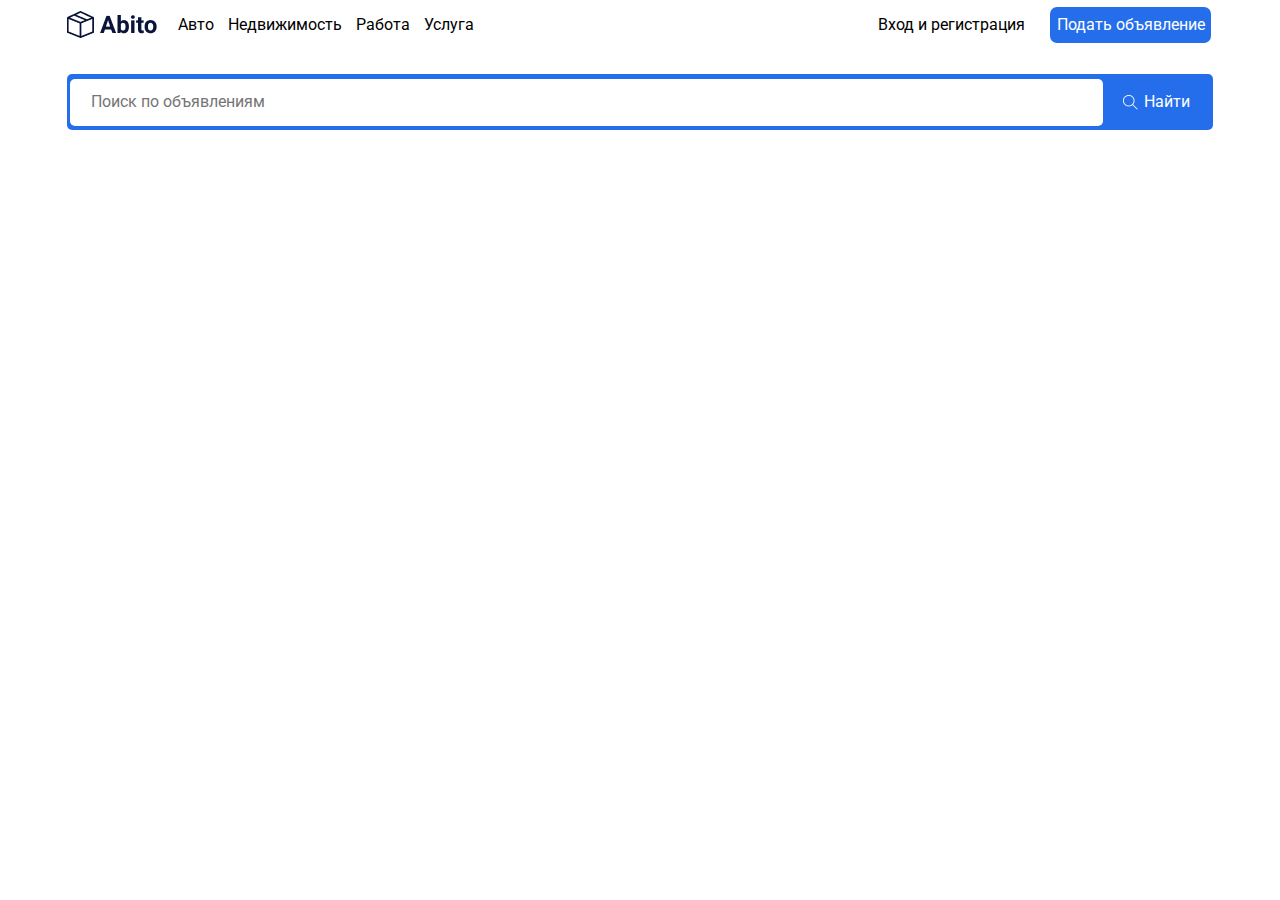
==== pages/home/index.html @ d123ad78 "add header" ====
<!DOCTYPE html>
<html lang="en">
<head>
    <link href="https://fonts.googleapis.com/css2?family=Montserrat:ital,wght@1,100&family=Roboto&display=swap" rel="stylesheet">
    <meta charset="UTF-8">
    <meta http-equiv="X-UA-Compatible" content="IE=edge">
    <meta name="viewport" content="width=device-width, initial-scale=1.0">
    <title>Document</title>
    <link rel="stylesheet" href="style.css">
    <link rel="stylesheet" href="../../assetes/css/normalize.css">
</head>
<body>
    <div class="container">
        <header class="header">
            <div class="first__header">
                <img src="../../assetes/icons/logo (1).png" alt="logo">
                <ol class="menu__header">
                    <li class="item__header"><a href="#">Авто</a></li>
                    <li class="item__header"><a href="#">Недвижимость</a></li>
                    <li class="item__header"><a href="#">Работа</a></li>
                    <li class="item__header"><a href="#">Услуга</a></li>
                </ol>
                <a href="#" class="registration__header">Вход и регистрация</a>
                <button class="button__header">Подать объявление</button>
            </div>
            <div class="search">
                <div class="search__main">
                    <input type="text" placeholder="Поиск по объявлениям">
                    <img src="../../assetes/icons/search 3.png" alt="bot" class="search__right">
                    <p class="search__text">Найти</p>
                </div>
          </div>
        </header>
        <main class="main">

        </main>
        <footer class="footer">

        </footer>
    </div>
</body>
</html>
---- pages/home/style.css ----
*{
    font-family: Roboto;
}
.container{
    max-width: 1146px;
    margin: 0 auto;
}
ol{
    list-style-type: none;
}
a{
    text-decoration: none;
    color: black
}
.first__header{
    display: flex;
    align-items: center;
}
.menu__header{
    display: flex;
    padding-left: 20px;
}
.item__header{
    margin-right: 14px;
}
.item__header:hover{
    text-decoration: solid;
}
.button__header{
    width: 161px;
    height: 36px;
    margin-left: 25px;
    background-color: rgba(37, 110, 235, 1);
    color:white;
    border-radius: 7px;
    border: none;
}
.registration__header{
    margin-left: 390px;
}
.search{
    margin-top: 24px;
}
.search__main{
    border-radius: 5px;
    max-height: 50px;
    background-color: rgba(37, 110, 235, 1);
    padding: 3px;
    display: flex;
    justify-content: space-between;
    align-items: center;
}
.search__main input{
    border: 0;
    border-radius: 5px;
    width: 100%;
    size: 14px;
    padding: 14px 0 14px 21.45px;
}
.search__right{
    margin-left: 20px;
}
.search__text{
    margin-left: 6px;
    margin-right: 20px;
    color: white;
    font-size: 16px;
}
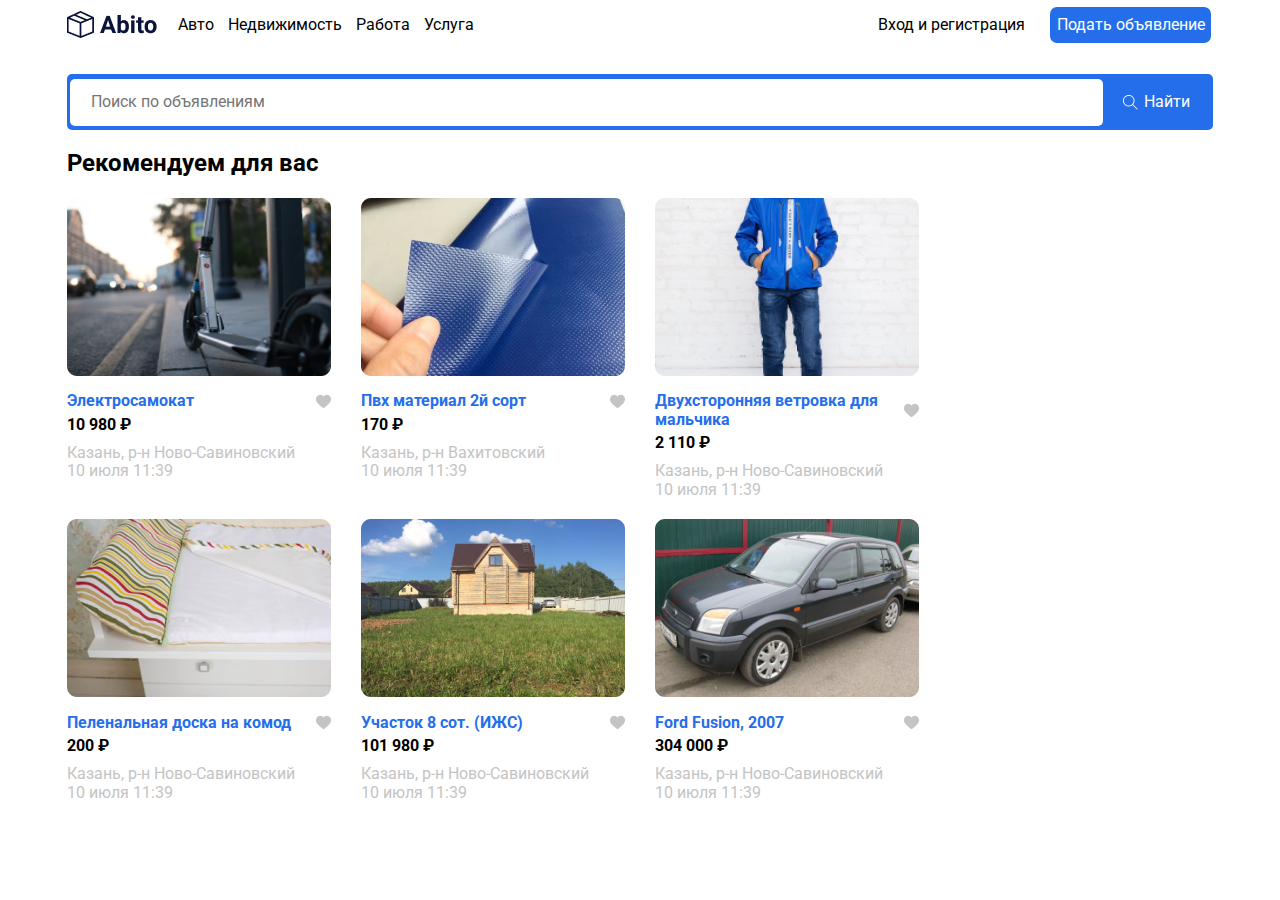
==== commit 25edadac: "add main" ====
--- a/pages/home/index.html
+++ b/pages/home/index.html
@@ -32,7 +32,69 @@
           </div>
         </header>
         <main class="main">
-
+            <h2 class="title__main">Рекомендуем для вас</h2>
+            <div class="cards__main">
+                <div class="card">
+                    <img src="../../assetes/images/Rectangle 3.png" alt="first">
+                    <div class="name">
+                        <p class="text">Электросамокат</p>
+                        <img src="../../assetes/icons/Vector.png" alt="">
+                    </div>
+                    <p class="price">10 980 ₽</p>
+                    <p class="where">Казань, р-н Ново-Савиновский</p>
+                    <p class="when">10 июля 11:39</p>
+                </div>
+                <div class="card">
+                    <img src="../../assetes/images/Rectangle 3 (1).png" alt="first">
+                    <div class="name">
+                        <p class="text">Пвх материал 2й сорт</p>
+                        <img src="../../assetes/icons/Vector.png" alt="">
+                    </div>
+                    <p class="price">170 ₽</p>
+                    <p class="where">Казань, р-н Вахитовский</p>
+                    <p class="when">10 июля 11:39</p>
+                </div>
+                <div class="card">
+                    <img src="../../assetes/images/Rectangle 3 (2).png" alt="first">
+                    <div class="name">
+                        <p class="text">Двухсторонняя ветровка для мальчика</p>
+                        <img src="../../assetes/icons/Vector.png" alt="">
+                    </div>
+                    <p class="price">2 110 ₽</p>
+                    <p class="where">Казань, р-н Ново-Савиновский</p>
+                    <p class="when">10 июля 11:39</p>
+                </div>
+                <div class="card">
+                    <img src="../../assetes/images/Rectangle 3 (3).png" alt="first">
+                    <div class="name">
+                        <p class="text">Пеленальная доска на комод</p>
+                        <img src="../../assetes/icons/Vector.png" alt="">
+                    </div>
+                    <p class="price">200 ₽</p>
+                    <p class="where">Казань, р-н Ново-Савиновский</p>
+                    <p class="when">10 июля 11:39</p>
+                </div>
+                <div class="card">
+                    <img src="../../assetes/images/Rectangle 3 (4).png" alt="first">
+                    <div class="name">
+                        <p class="text">Участок 8 сот. (ИЖС)</p>
+                        <img src="../../assetes/icons/Vector.png" alt="">
+                    </div>
+                    <p class="price">101 980 ₽</p>
+                    <p class="where">Казань, р-н Ново-Савиновский</p>
+                    <p class="when">10 июля 11:39</p>
+                </div>
+                <div class="card">
+                    <img src="../../assetes/images/Rectangle 3 (5).png" alt="first">
+                    <div class="name">
+                        <p class="text">Ford Fusion, 2007</p>
+                        <img src="../../assetes/icons/Vector.png" alt="">
+                    </div>
+                    <p class="price">304 000 ₽</p>
+                    <p class="where">Казань, р-н Ново-Савиновский</p>
+                    <p class="when">10 июля 11:39</p>
+                </div>
+            </div>
         </main>
         <footer class="footer">
 
--- a/pages/home/style.css
+++ b/pages/home/style.css
@@ -65,4 +65,40 @@
     margin-right: 20px;
     color: white;
     font-size: 16px;
+}
+.card{
+    margin-right: 30px;
+    margin-bottom: 20px;
+    max-width: 264px;
+}
+.card:hover{
+    cursor: pointer;
+}
+.text{
+    margin: 0px;
+    font-weight: bold;
+    color: rgba(37, 110, 235, 1);
+}
+.price{
+    font-weight: bold;
+    margin-top: 5px;
+    margin-bottom: 10px;
+}
+.when{
+    color: rgb(196, 196, 196);
+    margin: 0px;
+}
+.where{
+    color: rgb(196, 196, 196);
+    margin: 0px;
+}
+.name{
+    margin-top: 12px;
+    display: flex;
+    align-items: center;
+    justify-content: space-between;
+}
+.cards__main{
+    display: flex;
+    flex-wrap: wrap;
 }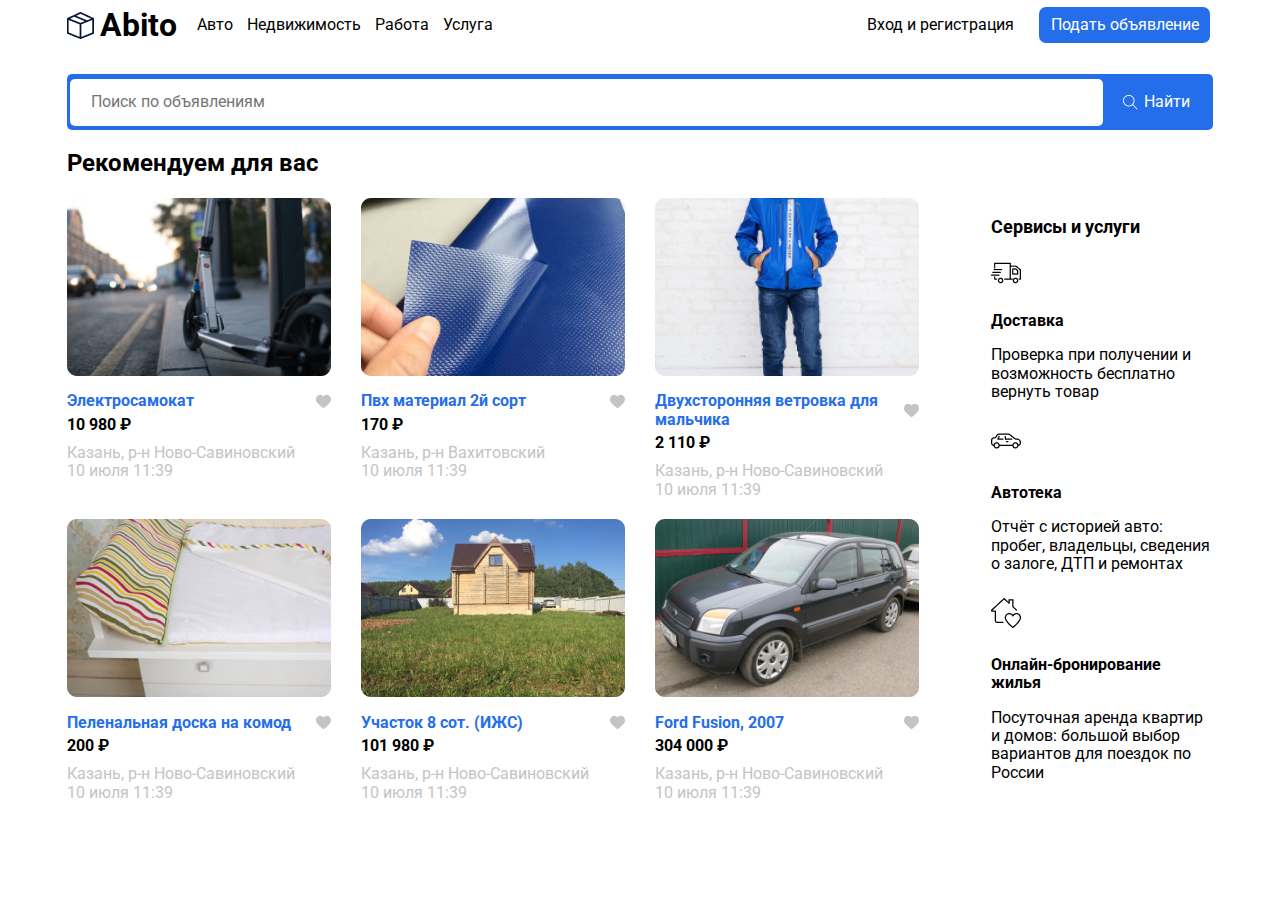
==== commit 76b6caca: "add sidebar" ====
--- a/pages/home/index.html
+++ b/pages/home/index.html
@@ -13,7 +13,8 @@
     <div class="container">
         <header class="header">
             <div class="first__header">
-                <img src="../../assetes/icons/logo (1).png" alt="logo">
+                <img src="../../assetes/icons/box 1.png" alt="logo">
+                <h1 class="title__header">Abito</h1>
                 <ol class="menu__header">
                     <li class="item__header"><a href="#">Авто</a></li>
                     <li class="item__header"><a href="#">Недвижимость</a></li>
@@ -33,66 +34,88 @@
         </header>
         <main class="main">
             <h2 class="title__main">Рекомендуем для вас</h2>
-            <div class="cards__main">
-                <div class="card">
-                    <img src="../../assetes/images/Rectangle 3.png" alt="first">
-                    <div class="name">
-                        <p class="text">Электросамокат</p>
-                        <img src="../../assetes/icons/Vector.png" alt="">
+            <div class="all__main">
+                <div class="cards__main">
+                    <a href="#"><div class="card">
+                        <img src="../../assetes/images/Rectangle 3.png" alt="first">
+                        <div class="name">
+                            <p class="text">Электросамокат</p>
+                            <img src="../../assetes/icons/Vector.png" alt="">
+                        </div>
+                        <p class="price">10 980 ₽</p>
+                        <p class="where">Казань, р-н Ново-Савиновский</p>
+                        <p class="when">10 июля 11:39</p>
+                    </div></a>
+                    <a href="#"><div class="card">
+                        <img src="../../assetes/images/Rectangle 3 (1).png" alt="first">
+                        <div class="name">
+                            <p class="text">Пвх материал 2й сорт</p>
+                            <img src="../../assetes/icons/Vector.png" alt="">
+                        </div>
+                        <p class="price">170 ₽</p>
+                        <p class="where">Казань, р-н Вахитовский</p>
+                        <p class="when">10 июля 11:39</p>
+                    </div></a>
+                    <a href="#"><div class="card">
+                        <img src="../../assetes/images/Rectangle 3 (2).png" alt="first">
+                        <div class="name">
+                            <p class="text">Двухсторонняя ветровка для мальчика</p>
+                            <img src="../../assetes/icons/Vector.png" alt="">
+                        </div>
+                        <p class="price">2 110 ₽</p>
+                        <p class="where">Казань, р-н Ново-Савиновский</p>
+                        <p class="when">10 июля 11:39</p>
+                    </div></a>
+                    <a href="#"><div class="card">
+                        <img src="../../assetes/images/Rectangle 3 (3).png" alt="first">
+                        <div class="name">
+                            <p class="text">Пеленальная доска на комод</p>
+                            <img src="../../assetes/icons/Vector.png" alt="">
+                        </div>
+                        <p class="price">200 ₽</p>
+                        <p class="where">Казань, р-н Ново-Савиновский</p>
+                        <p class="when">10 июля 11:39</p>
+                    </div></a>
+                    <a href="#"><div class="card">
+                        <img src="../../assetes/images/Rectangle 3 (4).png" alt="first">
+                        <div class="name">
+                            <p class="text">Участок 8 сот. (ИЖС)</p>
+                            <img src="../../assetes/icons/Vector.png" alt="">
+                        </div>
+                        <p class="price">101 980 ₽</p>
+                        <p class="where">Казань, р-н Ново-Савиновский</p>
+                        <p class="when">10 июля 11:39</p>
+                    </div></a>
+                    <a href="#"><div class="card">
+                        <img src="../../assetes/images/Rectangle 3 (5).png" alt="first">
+                        <div class="name">
+                            <p class="text">Ford Fusion, 2007</p>
+                            <img src="../../assetes/icons/Vector.png" alt="">
+                        </div>
+                        <p class="price">304 000 ₽</p>
+                        <p class="where">Казань, р-н Ново-Савиновский</p>
+                        <p class="when">10 июля 11:39</p>
+                    </div></a>   
+                </div>
+                <div class="services">
+                    <h2>Сервисы и услуги</h2>
+                    <div class="services__sections">
+                        <div class="services__section">
+                            <img src="../../assetes/icons/Vector (1).png" alt="delivery">
+                            <p class="services__name">Доставка</p>
+                            <p>Проверка при получении и возможность бесплатно вернуть товар</p>
+                        </div>
+                        <div class="services__section">
+                            <img src="../../assetes/icons/002-sedan 1.png" alt="delivery">
+                            <p class="services__name">Автотека</p>
+                            <p>Отчёт с историей авто: пробег, владельцы, сведения о залоге, ДТП и ремонтах</p>
+                        </div>
+                        <div class="services__section">
+                            <img src="../../assetes/icons/love 1.png" alt="delivery">
+                            <p class="services__name">Онлайн-бронирование жилья</p>
+                            <p>Посуточная аренда квартир и домов: большой выбор вариантов для поездок по России</p>
+                        </div>
                     </div>
-                    <p class="price">10 980 ₽</p>
-                    <p class="where">Казань, р-н Ново-Савиновский</p>
-                    <p class="when">10 июля 11:39</p>
-                </div>
-                <div class="card">
-                    <img src="../../assetes/images/Rectangle 3 (1).png" alt="first">
-                    <div class="name">
-                        <p class="text">Пвх материал 2й сорт</p>
-                        <img src="../../assetes/icons/Vector.png" alt="">
-                    </div>
-                    <p class="price">170 ₽</p>
-                    <p class="where">Казань, р-н Вахитовский</p>
-                    <p class="when">10 июля 11:39</p>
-                </div>
-                <div class="card">
-                    <img src="../../assetes/images/Rectangle 3 (2).png" alt="first">
-                    <div class="name">
-                        <p class="text">Двухсторонняя ветровка для мальчика</p>
-                        <img src="../../assetes/icons/Vector.png" alt="">
-                    </div>
-                    <p class="price">2 110 ₽</p>
-                    <p class="where">Казань, р-н Ново-Савиновский</p>
-                    <p class="when">10 июля 11:39</p>
-                </div>
-                <div class="card">
-                    <img src="../../assetes/images/Rectangle 3 (3).png" alt="first">
-                    <div class="name">
-                        <p class="text">Пеленальная доска на комод</p>
-                        <img src="../../assetes/icons/Vector.png" alt="">
-                    </div>
-                    <p class="price">200 ₽</p>
-                    <p class="where">Казань, р-н Ново-Савиновский</p>
-                    <p class="when">10 июля 11:39</p>
-                </div>
-                <div class="card">
-                    <img src="../../assetes/images/Rectangle 3 (4).png" alt="first">
-                    <div class="name">
-                        <p class="text">Участок 8 сот. (ИЖС)</p>
-                        <img src="../../assetes/icons/Vector.png" alt="">
-                    </div>
-                    <p class="price">101 980 ₽</p>
-                    <p class="where">Казань, р-н Ново-Савиновский</p>
-                    <p class="when">10 июля 11:39</p>
-                </div>
-                <div class="card">
-                    <img src="../../assetes/images/Rectangle 3 (5).png" alt="first">
-                    <div class="name">
-                        <p class="text">Ford Fusion, 2007</p>
-                        <img src="../../assetes/icons/Vector.png" alt="">
-                    </div>
-                    <p class="price">304 000 ₽</p>
-                    <p class="where">Казань, р-н Ново-Савиновский</p>
-                    <p class="when">10 июля 11:39</p>
                 </div>
             </div>
         </main>
--- a/pages/home/style.css
+++ b/pages/home/style.css
@@ -16,6 +16,12 @@
     display: flex;
     align-items: center;
 }
+.title__header{
+    margin-top: 0px;
+    margin-bottom: 0px;
+    font-weight: bold;
+    margin-left: 6px;
+}
 .menu__header{
     display: flex;
     padding-left: 20px;
@@ -23,11 +29,8 @@
 .item__header{
     margin-right: 14px;
 }
-.item__header:hover{
-    text-decoration: solid;
-}
 .button__header{
-    width: 161px;
+    width: 171px;
     height: 36px;
     margin-left: 25px;
     background-color: rgba(37, 110, 235, 1);
@@ -36,7 +39,7 @@
     border: none;
 }
 .registration__header{
-    margin-left: 390px;
+    margin-left: 360px;
 }
 .search{
     margin-top: 24px;
@@ -101,4 +104,28 @@
 .cards__main{
     display: flex;
     flex-wrap: wrap;
+    max-width: 78%;
+}
+
+.services{
+    margin-left:30px;
+    margin-top: 4px;
+}
+.services h2{
+    font-size: 18px;
+    margin-bottom: 25px;
+}
+.services__section img{
+    margin-bottom: 7px;
+}
+.services__section{
+    margin-bottom: 25px;
+    max-width: 231px;
+}
+.services__name{
+    margin-bottom: 5px;
+    font-weight: bold;
+}
+.all__main{
+    display: flex;
 }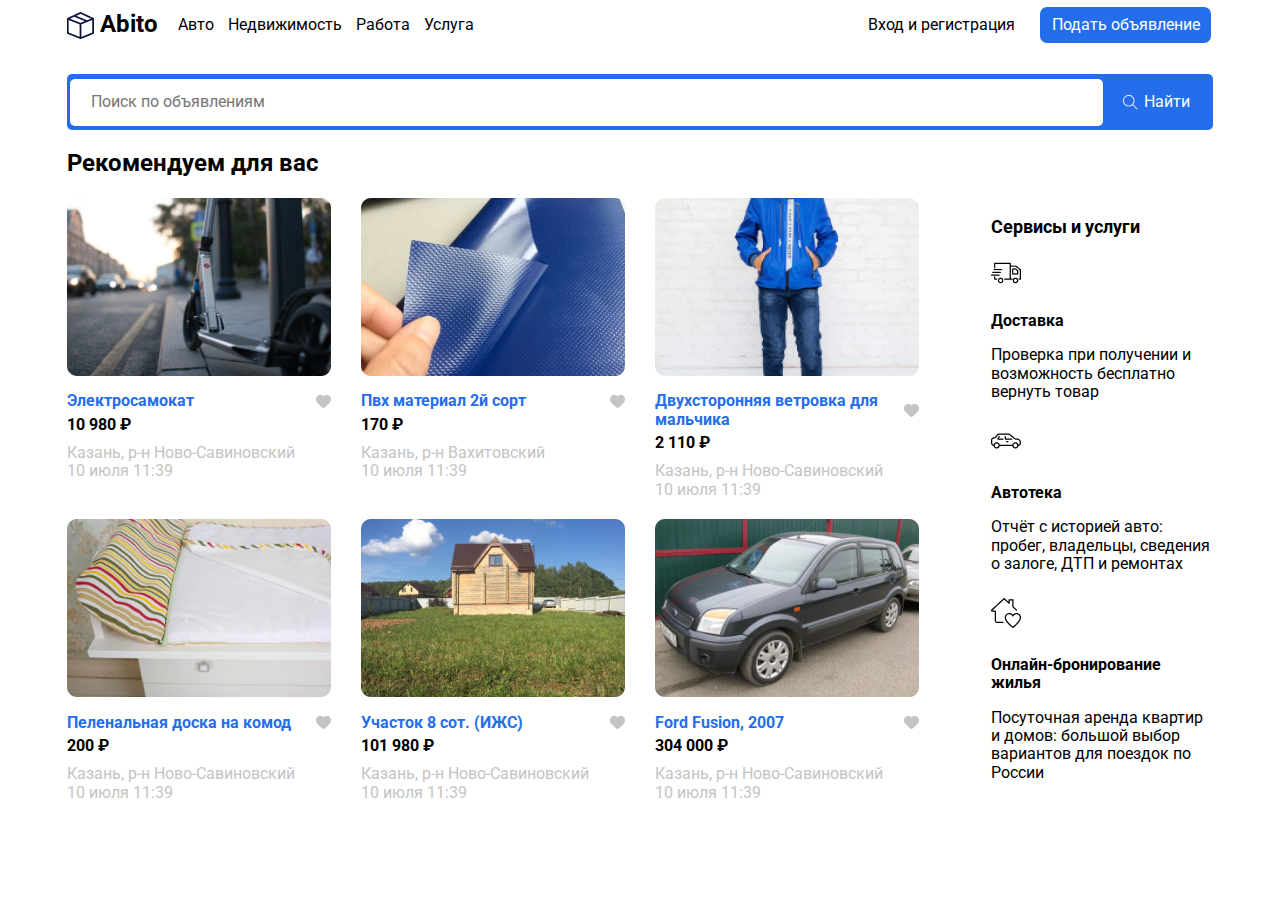
==== commit 71f31091: "add sidebar" ====
--- a/pages/home/index.html
+++ b/pages/home/index.html
@@ -14,7 +14,7 @@
         <header class="header">
             <div class="first__header">
                 <img src="../../assetes/icons/box 1.png" alt="logo">
-                <h1 class="title__header">Abito</h1>
+                <h2 class="title__header">Abito</h2>
                 <ol class="menu__header">
                     <li class="item__header"><a href="#">Авто</a></li>
                     <li class="item__header"><a href="#">Недвижимость</a></li>
@@ -40,7 +40,7 @@
                         <img src="../../assetes/images/Rectangle 3.png" alt="first">
                         <div class="name">
                             <p class="text">Электросамокат</p>
-                            <img src="../../assetes/icons/Vector.png" alt="">
+                            <img src="../../assetes/icons/Vector.png" alt="like">
                         </div>
                         <p class="price">10 980 ₽</p>
                         <p class="where">Казань, р-н Ново-Савиновский</p>
@@ -50,7 +50,7 @@
                         <img src="../../assetes/images/Rectangle 3 (1).png" alt="first">
                         <div class="name">
                             <p class="text">Пвх материал 2й сорт</p>
-                            <img src="../../assetes/icons/Vector.png" alt="">
+                            <img src="../../assetes/icons/Vector.png" alt="like">
                         </div>
                         <p class="price">170 ₽</p>
                         <p class="where">Казань, р-н Вахитовский</p>
@@ -60,7 +60,7 @@
                         <img src="../../assetes/images/Rectangle 3 (2).png" alt="first">
                         <div class="name">
                             <p class="text">Двухсторонняя ветровка для мальчика</p>
-                            <img src="../../assetes/icons/Vector.png" alt="">
+                            <img src="../../assetes/icons/Vector.png" alt="like">
                         </div>
                         <p class="price">2 110 ₽</p>
                         <p class="where">Казань, р-н Ново-Савиновский</p>
@@ -70,7 +70,7 @@
                         <img src="../../assetes/images/Rectangle 3 (3).png" alt="first">
                         <div class="name">
                             <p class="text">Пеленальная доска на комод</p>
-                            <img src="../../assetes/icons/Vector.png" alt="">
+                            <img src="../../assetes/icons/Vector.png" alt="like">
                         </div>
                         <p class="price">200 ₽</p>
                         <p class="where">Казань, р-н Ново-Савиновский</p>
@@ -80,7 +80,7 @@
                         <img src="../../assetes/images/Rectangle 3 (4).png" alt="first">
                         <div class="name">
                             <p class="text">Участок 8 сот. (ИЖС)</p>
-                            <img src="../../assetes/icons/Vector.png" alt="">
+                            <img src="../../assetes/icons/Vector.png" alt="like">
                         </div>
                         <p class="price">101 980 ₽</p>
                         <p class="where">Казань, р-н Ново-Савиновский</p>
@@ -90,7 +90,7 @@
                         <img src="../../assetes/images/Rectangle 3 (5).png" alt="first">
                         <div class="name">
                             <p class="text">Ford Fusion, 2007</p>
-                            <img src="../../assetes/icons/Vector.png" alt="">
+                            <img src="../../assetes/icons/Vector.png" alt="like">
                         </div>
                         <p class="price">304 000 ₽</p>
                         <p class="where">Казань, р-н Ново-Савиновский</p>
--- a/pages/home/style.css
+++ b/pages/home/style.css
@@ -39,7 +39,7 @@
     border: none;
 }
 .registration__header{
-    margin-left: 360px;
+    margin-left: 380px;
 }
 .search{
     margin-top: 24px;
@@ -106,7 +106,6 @@
     flex-wrap: wrap;
     max-width: 78%;
 }
-
 .services{
     margin-left:30px;
     margin-top: 4px;
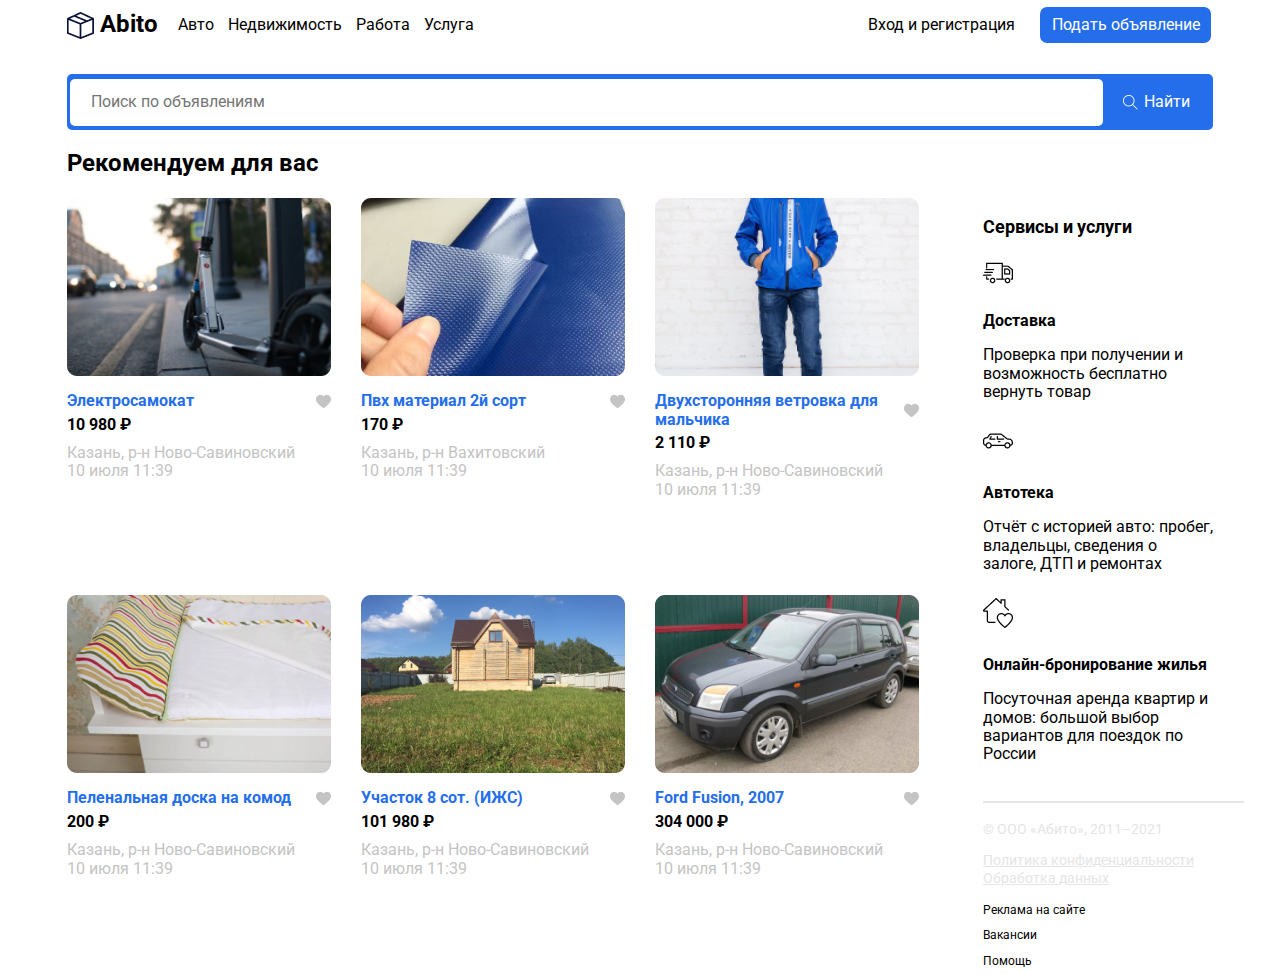
==== commit 746bb4c4: "add footer" ====
--- a/pages/home/index.html
+++ b/pages/home/index.html
@@ -116,12 +116,18 @@
                             <p>Посуточная аренда квартир и домов: большой выбор вариантов для поездок по России</p>
                         </div>
                     </div>
+                    <div class="footer">
+                        <span class="footer__grey-line"></span>
+                        <p class="footer__grey-text">© ООО «Абито», 2011–2021</p>
+                        <a href="#" class="footer__grey-text a-grey">Политика конфиденциальности</a>
+                        <a href="#" class="footer__grey-text a-grey">Обработка данных</a>
+                        <p class="little-text little-text_first">Реклама на сайте</p>
+                        <p class="little-text">Вакансии</p>
+                        <p class="little-text">Помощь</p>
+                    </div>
                 </div>
             </div>
         </main>
-        <footer class="footer">
-
-        </footer>
     </div>
 </body>
 </html>--- a/pages/home/style.css
+++ b/pages/home/style.css
@@ -104,10 +104,10 @@
 .cards__main{
     display: flex;
     flex-wrap: wrap;
-    max-width: 78%;
 }
 .services{
-    margin-left:30px;
+    max-width: 230px;
+    margin-left: 25px;
     margin-top: 4px;
 }
 .services h2{
@@ -127,4 +127,30 @@
 }
 .all__main{
     display: flex;
+}
+.footer{
+    margin-top:37px;
+ 
+}
+.footer__grey-line{
+    display: block;
+    border-top: 2px rgba(229, 229, 229, 1) solid;
+    width: 261px;
+}
+.footer__grey-text{
+    font-size: 14px;
+    margin-top: 18px;
+    color: rgba(229, 229, 229, 1);
+}
+.a-grey{
+    text-decoration: underline;
+}
+ 
+.little-text_first{
+    margin-top: 16px;
+}
+.little-text{
+    font-size: 12px;
+    font-weight: 400;
+    margin-bottom: 5px;
 }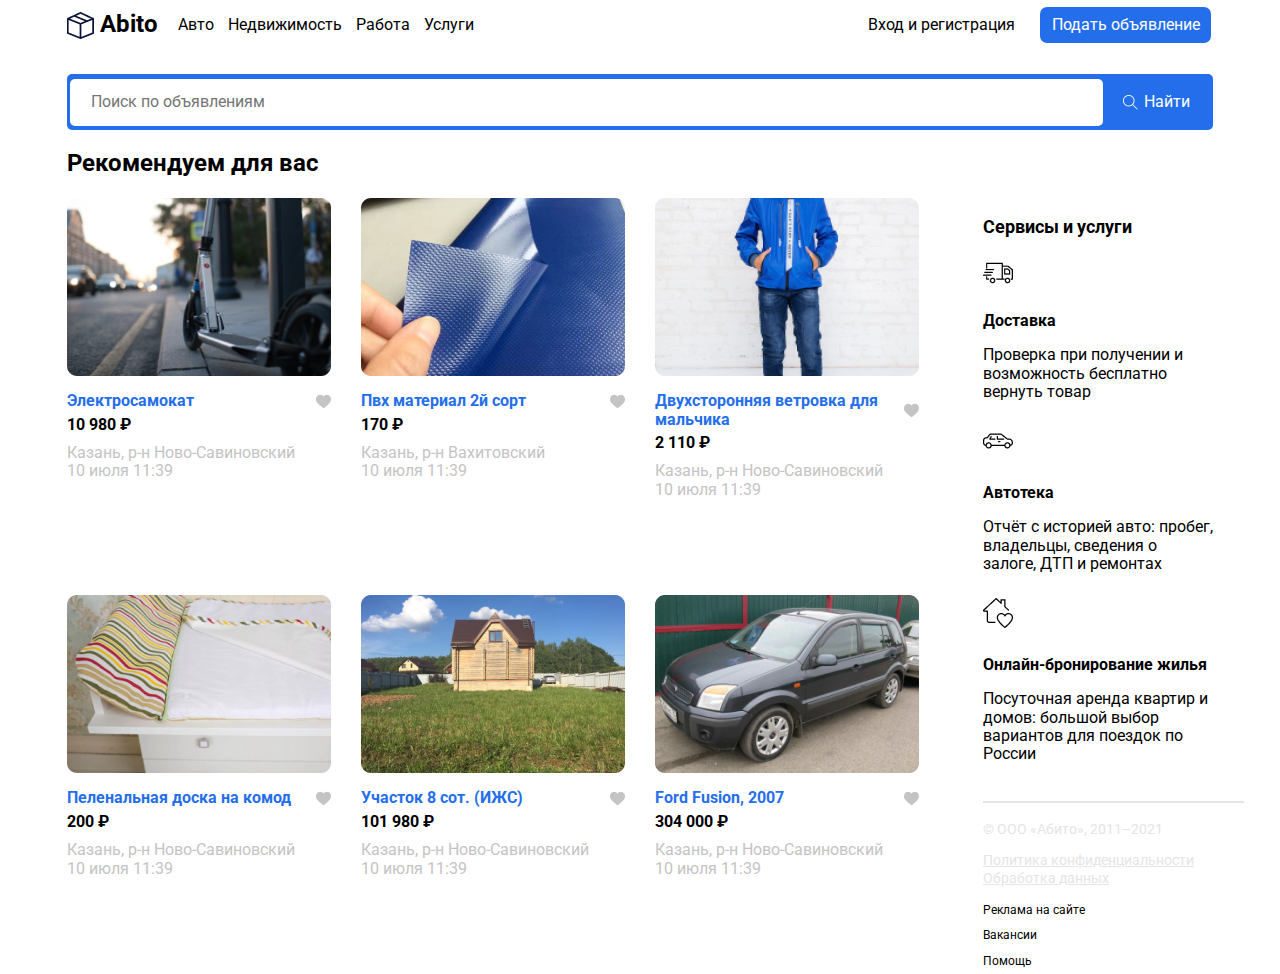
==== commit bc6b8f58: "add footer" ====
--- a/pages/home/index.html
+++ b/pages/home/index.html
@@ -19,7 +19,7 @@
                     <li class="item__header"><a href="#">Авто</a></li>
                     <li class="item__header"><a href="#">Недвижимость</a></li>
                     <li class="item__header"><a href="#">Работа</a></li>
-                    <li class="item__header"><a href="#">Услуга</a></li>
+                    <li class="item__header"><a href="#">Услуги</a></li>
                 </ol>
                 <a href="#" class="registration__header">Вход и регистрация</a>
                 <button class="button__header">Подать объявление</button>
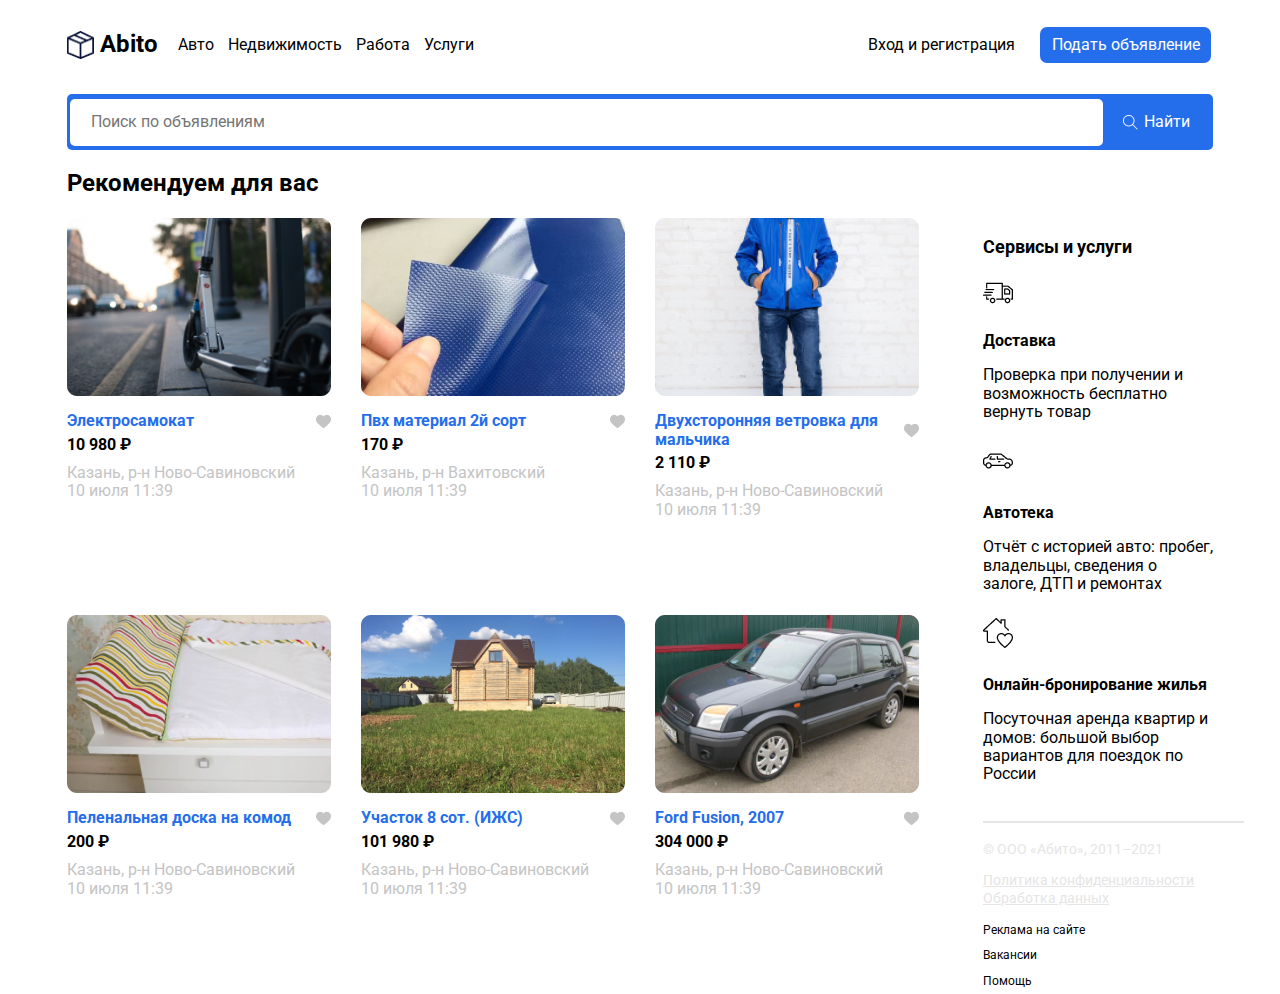
==== commit 72334552: "add footer" ====
--- a/pages/home/index.html
+++ b/pages/home/index.html
@@ -13,8 +13,10 @@
     <div class="container">
         <header class="header">
             <div class="first__header">
-                <img src="../../assetes/icons/box 1.png" alt="logo">
-                <h2 class="title__header">Abito</h2>
+                <a href="#" class="logo">
+                    <img src="../../assetes/icons/box 1.png" alt="logo">
+                    <h2 class="title__header">Abito</h2>
+                </a>
                 <ol class="menu__header">
                     <li class="item__header"><a href="#">Авто</a></li>
                     <li class="item__header"><a href="#">Недвижимость</a></li>
--- a/pages/home/style.css
+++ b/pages/home/style.css
@@ -4,6 +4,7 @@
 .container{
     max-width: 1146px;
     margin: 0 auto;
+    margin-top: 20px;
 }
 ol{
     list-style-type: none;
@@ -11,6 +12,9 @@
 a{
     text-decoration: none;
     color: black
+}
+a:hover{
+    text-decoration: underline;
 }
 .first__header{
     display: flex;
@@ -71,7 +75,6 @@
 }
 .card{
     margin-right: 30px;
-    margin-bottom: 20px;
     max-width: 264px;
 }
 .card:hover{
@@ -153,4 +156,7 @@
     font-size: 12px;
     font-weight: 400;
     margin-bottom: 5px;
+}
+.logo{
+    display: flex;
 }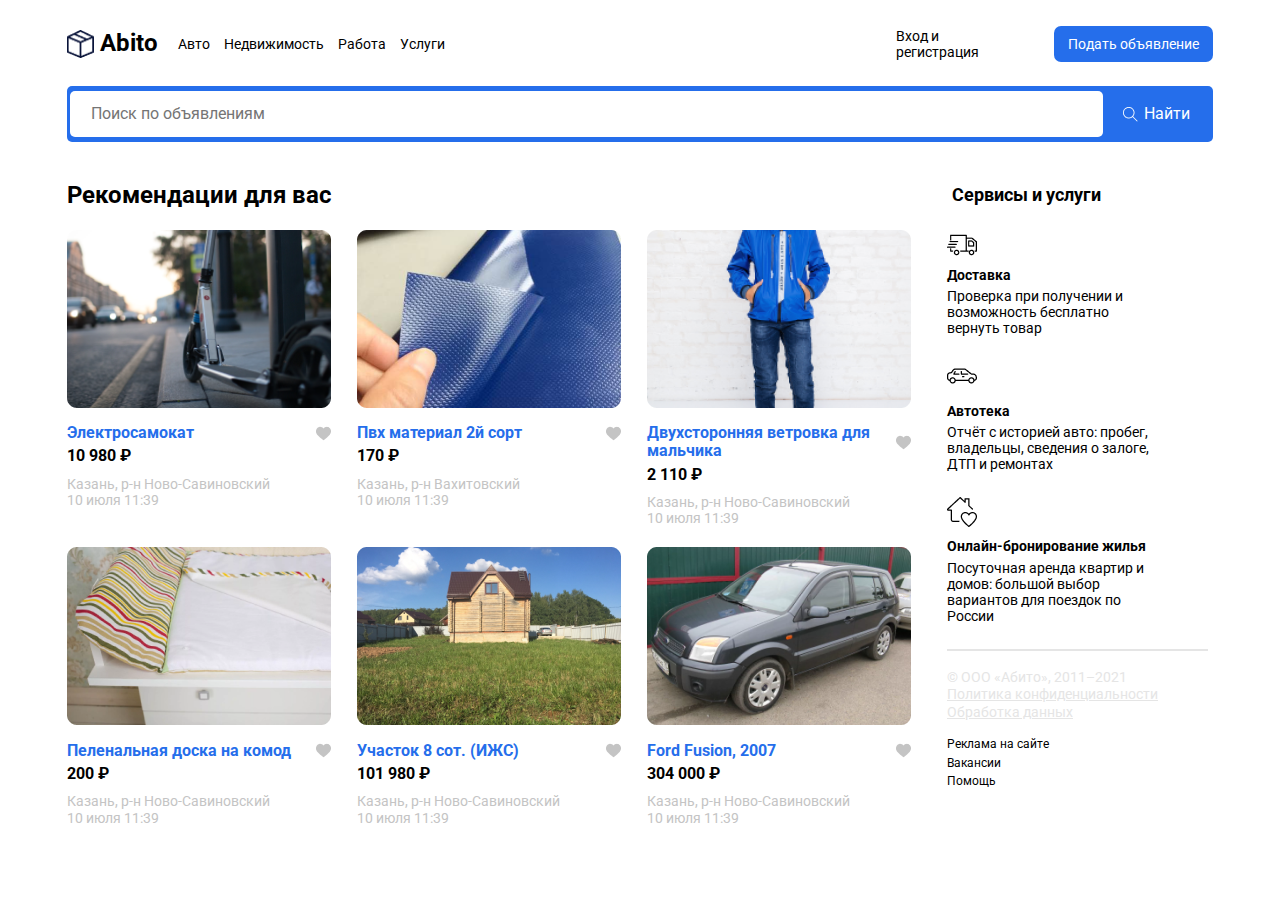
==== commit 4b237f2e: "fix all site" ====
--- a/pages/home/index.html
+++ b/pages/home/index.html
@@ -35,7 +35,10 @@
           </div>
         </header>
         <main class="main">
-            <h2 class="title__main">Рекомендуем для вас</h2>
+            <div class="start__main">
+                <h2 class="recommendations__main">Рекомендации для вас</h2>
+                <h2 class="services__main">Сервисы и услуги</h2>
+            </div>
             <div class="all__main">
                 <div class="cards__main">
                     <a href="#"><div class="card">
@@ -100,7 +103,6 @@
                     </div></a>   
                 </div>
                 <div class="services">
-                    <h2>Сервисы и услуги</h2>
                     <div class="services__sections">
                         <div class="services__section">
                             <img src="../../assetes/icons/Vector (1).png" alt="delivery">
@@ -123,7 +125,7 @@
                         <p class="footer__grey-text">© ООО «Абито», 2011–2021</p>
                         <a href="#" class="footer__grey-text a-grey">Политика конфиденциальности</a>
                         <a href="#" class="footer__grey-text a-grey">Обработка данных</a>
-                        <p class="little-text little-text_first">Реклама на сайте</p>
+                        <p class="little-text_first">Реклама на сайте</p>
                         <p class="little-text">Вакансии</p>
                         <p class="little-text">Помощь</p>
                     </div>
--- a/pages/home/style.css
+++ b/pages/home/style.css
@@ -32,21 +32,24 @@
 }
 .item__header{
     margin-right: 14px;
+    font-size: 14px;
 }
 .button__header{
-    width: 171px;
+    font-size: 14px;
+    width: 161px;
     height: 36px;
-    margin-left: 25px;
+    margin-left: 30px;
     background-color: rgba(37, 110, 235, 1);
     color:white;
     border-radius: 7px;
     border: none;
 }
 .registration__header{
-    margin-left: 380px;
+    font-size: 14px;
+    margin-left: 437px;
 }
 .search{
-    margin-top: 24px;
+    margin-top: 18px;
 }
 .search__main{
     border-radius: 5px;
@@ -73,8 +76,18 @@
     color: white;
     font-size: 16px;
 }
+.start__main{
+    display: flex;
+    align-items: center;
+}
+.services__main{
+    margin-left: 620px;
+    font-size: 18px;
+}
+.main{
+    margin-top: 20px;
+}
 .card{
-    margin-right: 30px;
     max-width: 264px;
 }
 .card:hover{
@@ -91,10 +104,12 @@
     margin-bottom: 10px;
 }
 .when{
+    font-size: 14px;
     color: rgb(196, 196, 196);
     margin: 0px;
 }
 .where{
+    font-size: 14px;
     color: rgb(196, 196, 196);
     margin: 0px;
 }
@@ -105,12 +120,20 @@
     justify-content: space-between;
 }
 .cards__main{
+    max-height: 610px;
+    max-width: 880px;
     display: flex;
     flex-wrap: wrap;
 }
+.cards__main a{
+    margin-bottom: 21px;
+    max-height: 300px;
+    max-width: 274px;
+    margin-right: 26px;
+}
 .services{
     max-width: 230px;
-    margin-left: 25px;
+    margin-left: 0px;
     margin-top: 4px;
 }
 .services h2{
@@ -122,9 +145,15 @@
 }
 .services__section{
     margin-bottom: 25px;
-    max-width: 231px;
+    max-width: 211px;
+}
+.services__section p{
+    font-size: 14px;
+    margin-top: 0px;
 }
 .services__name{
+    font-size: 14px;
+    margin-top: 0px;
     margin-bottom: 5px;
     font-weight: bold;
 }
@@ -132,7 +161,7 @@
     display: flex;
 }
 .footer{
-    margin-top:37px;
+    margin-top:25px;
  
 }
 .footer__grey-line{
@@ -143,6 +172,7 @@
 .footer__grey-text{
     font-size: 14px;
     margin-top: 18px;
+    margin-bottom: 0px;
     color: rgba(229, 229, 229, 1);
 }
 .a-grey{
@@ -151,8 +181,13 @@
  
 .little-text_first{
     margin-top: 16px;
+    font-size: 12px;
+    font-weight: 400;
+    margin-bottom: 5px;
 }
 .little-text{
+    margin-bottom: 0px;
+    margin-top: 0px;
     font-size: 12px;
     font-weight: 400;
     margin-bottom: 5px;
